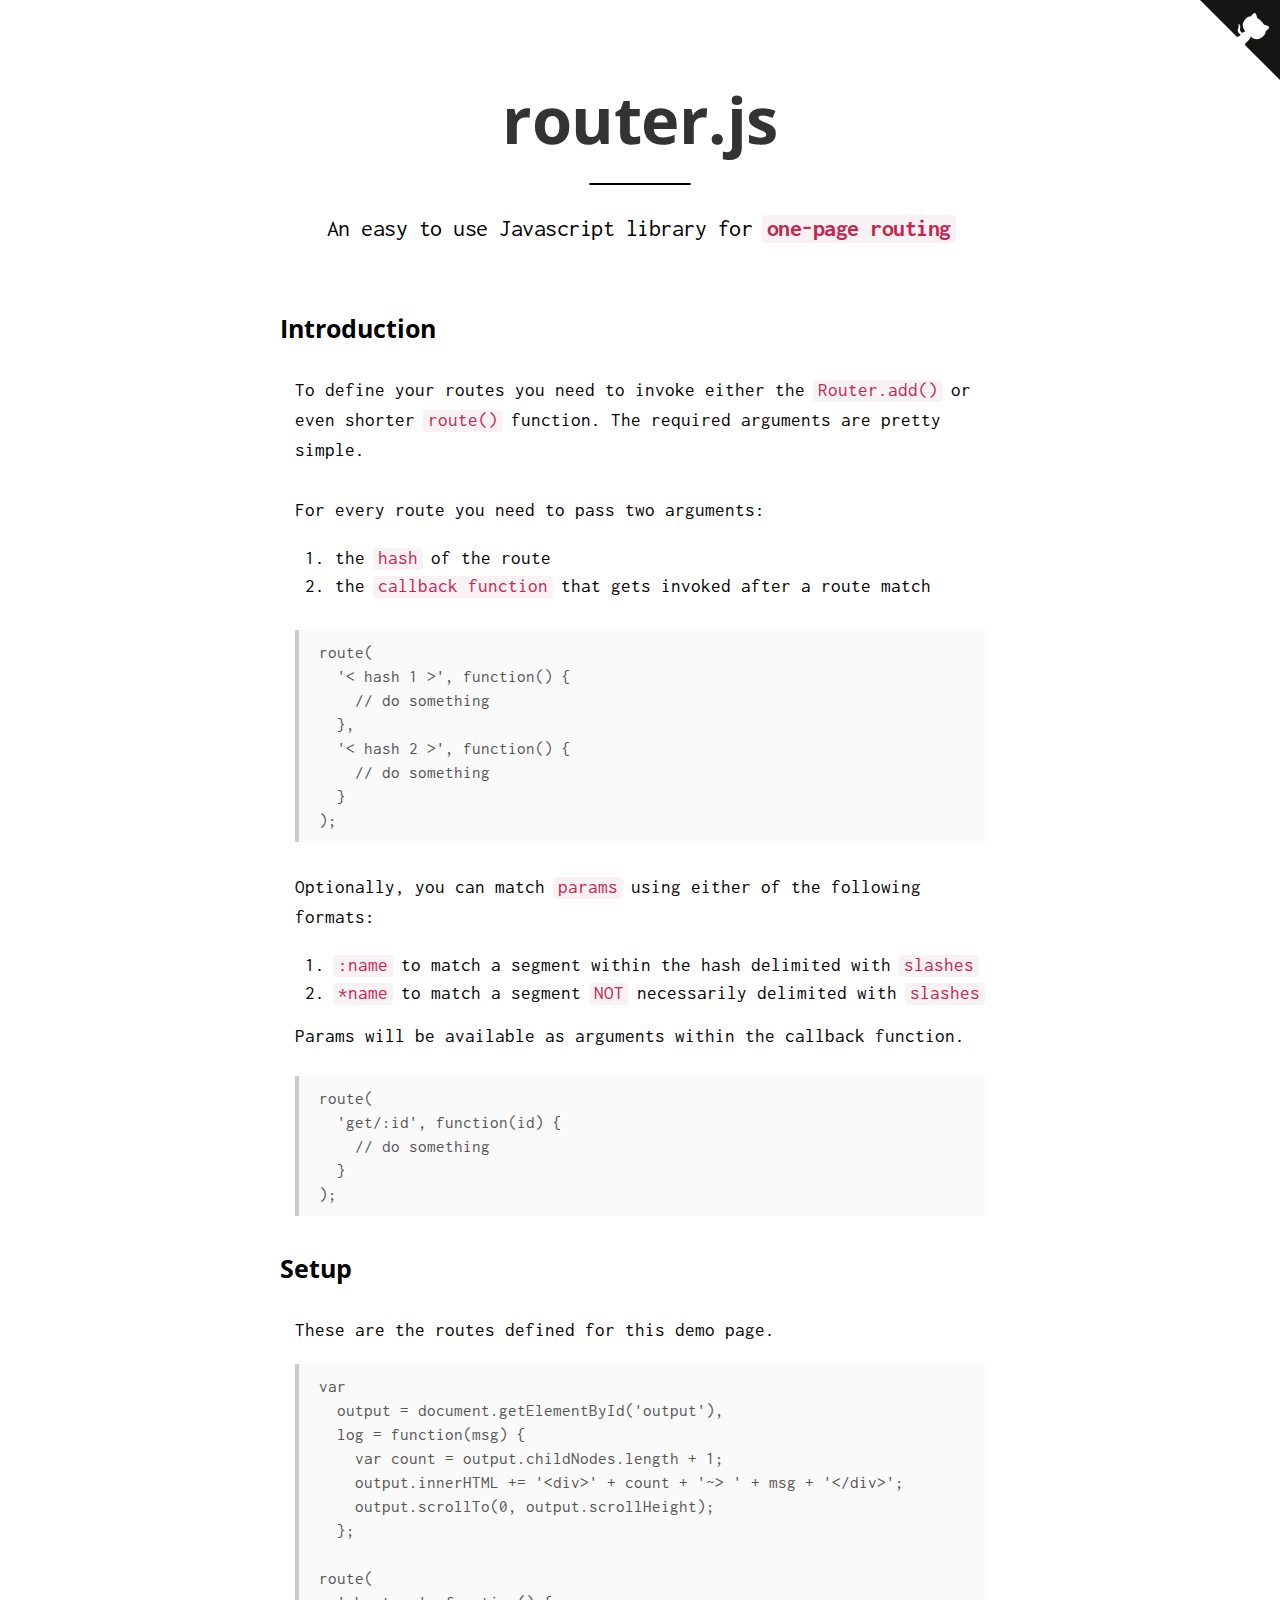
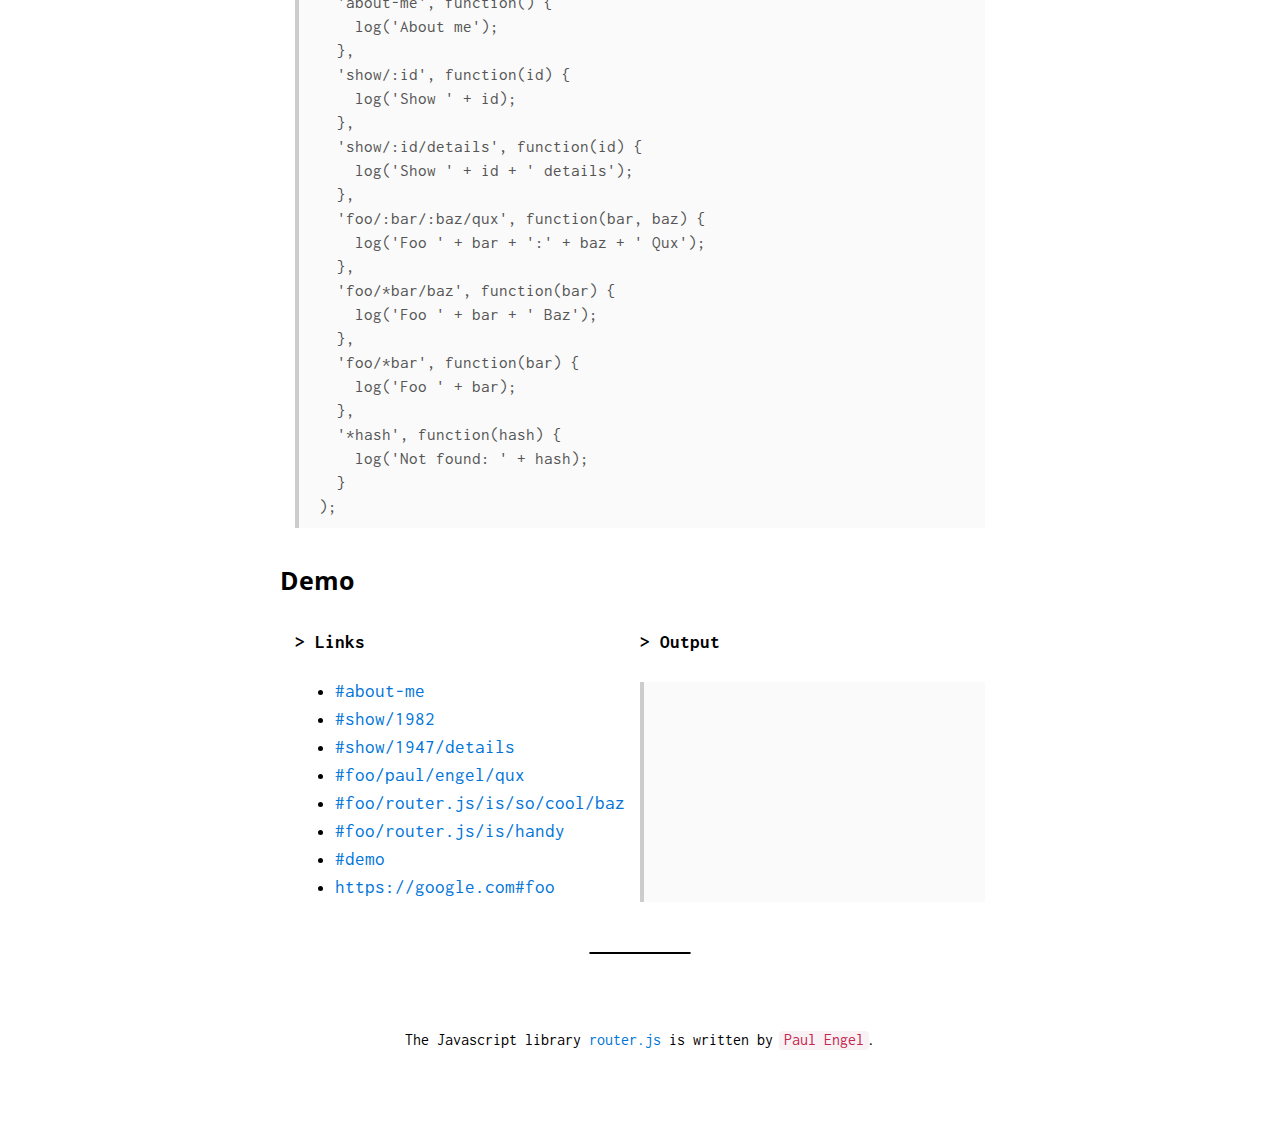
==== demo/index.html @ 693e71b4 "Initial commit" ====
<!DOCTYPE html>
<html>
  <head>
    <meta charset="utf-8">
    <title>router.js</title>
    <link rel="stylesheet" href="./demo.css">
    <script src="../src/router.js"></script>
  </head>
  <body>
    <a href="https://github.com/archan937/router.js" class="github-corner">
      <svg width="80" height="80" viewBox="0 0 250 250" style="fill:#151513; color:#fff; position: absolute; top: 0; border: 0; right: 0;">
        <path d="M0,0 L115,115 L130,115 L142,142 L250,250 L250,0 Z"></path>
        <path d="M128.3,109.0 C113.8,99.7 119.0,89.6 119.0,89.6 C122.0,82.7 120.5,78.6 120.5,78.6 C119.2,72.0 123.4,76.3 123.4,76.3 C127.3,80.9 125.5,87.3 125.5,87.3 C122.9,97.6 130.6,101.9 134.4,103.2" fill="currentColor" style="transform-origin: 130px 106px;" class="octo-arm"></path>
        <path d="M115.0,115.0 C114.9,115.1 118.7,116.5 119.8,115.4 L133.7,101.6 C136.9,99.2 139.9,98.4 142.2,98.6 C133.8,88.0 127.5,74.4 143.8,58.0 C148.5,53.4 154.0,51.2 159.7,51.0 C160.3,49.4 163.2,43.6 171.4,40.1 C171.4,40.1 176.1,42.5 178.8,56.2 C183.1,58.6 187.2,61.8 190.9,65.4 C194.5,69.0 197.7,73.2 200.1,77.6 C213.8,80.2 216.3,84.9 216.3,84.9 C212.7,93.1 206.9,96.0 205.4,96.6 C205.1,102.4 203.0,107.8 198.3,112.5 C181.9,128.9 168.3,122.5 157.7,114.1 C157.9,116.9 156.7,120.9 152.7,124.9 L141.0,136.5 C139.8,137.7 141.6,141.9 141.8,141.8 Z" fill="currentColor" class="octo-body"></path>
      </svg>
    </a>
    <div class="demo">
      <h1>
        router.js
      </h1>
      <hr>
      <h2>
        An easy to use Javascript library for <span>one-page routing</span>
      </h2>
      <h3>
        <a href="#introduction" name="introduction">Introduction</a>
      </h3>
      <p>
        To define your routes you need to invoke either the <span>Router.add()</span> or even shorter <span>route()</span> function.
        The required arguments are pretty simple.
      </p>
      <p>
        For every route you need to pass two arguments:
        <ol>
          <li>the <span>hash</span> of the route</li>
          <li>the <span>callback function</span> that gets invoked after a route match</li>
        </ol>
      </p>
      <pre>
route(
  '< hash 1 >', function() {
    // do something
  },
  '< hash 2 >', function() {
    // do something
  }
);</pre>
      <p>
        Optionally, you can match <span>params</span> using either of the following formats:
        <ol>
          <li><span>:name</span> to match a segment within the hash delimited with <span>slashes</span></li>
          <li><span>*name</span> to match a segment <span>NOT</span> necessarily delimited with <span>slashes</span></li>
        </ol>
        Params will be available as arguments within the callback function.
      </p>
      <pre>
route(
  'get/:id', function(id) {
    // do something
  }
);</pre>
      <h3>
        <a href="#setup" name="setup">Setup</a>
      </h3>
      <p>
        These are the routes defined for this demo page.
        <script>
          var code = `
var
  output = document.getElementById('output'),
  log = function(msg) {
    var count = output.childNodes.length + 1;
    output.innerHTML += '<div>' + count + '~> ' + msg + '</div>';
    output.scrollTo(0, output.scrollHeight);
  };

route(
  'about-me', function() {
    log('About me');
  },
  'show/:id', function(id) {
    log('Show ' + id);
  },
  'show/:id/details', function(id) {
    log('Show ' + id + ' details');
  },
  'foo/:bar/:baz/qux', function(bar, baz) {
    log('Foo ' + bar + ':' + baz + ' Qux');
  },
  'foo/*bar/baz', function(bar) {
    log('Foo ' + bar + ' Baz');
  },
  'foo/*bar', function(bar) {
    log('Foo ' + bar);
  },
  '*hash', function(hash) {
    log('Not found: ' + hash);
  }
);`;
          document.write('<pre>' + code.replace(/</g, '&lt;').replace(/>/g, '&gt;') + '</pre>');
        </script>
      </p>
      <h3>
        <a href="#demo" name="demo">Demo</a>
      </h3>
      <div style="width: 50%; float: left">
        <h4>
          > Links
        </h4>
        <ul>
          <li><a href="#about-me">#about-me</a></li>
          <li><a href="#show/1982">#show/1982</a></li>
          <li><a href="#show/1947/details">#show/1947/details</a></li>
          <li><a href="#foo/paul/engel/qux">#foo/paul/engel/qux</a></li>
          <li><a href="#foo/router.js/is/so/cool/baz">#foo/router.js/is/so/cool/baz</a></li>
          <li><a href="#foo/router.js/is/handy">#foo/router.js/is/handy</a></li>
          <li><a href="#demo">#demo</a></li>
          <li><a href="https://google.com#foo">https://google.com#foo</a></li>
        </ul>
      </div>
      <div style="width: 50%; float: left">
        <h4>
          > Output
        </h4>
        <code id="output" style="height: 200px; overflow-y: scroll"></code>
      </div>
      <br style="clear: both">
      <hr>
      <br>
      <p class="center">
        <small>
          The Javascript library <a href="https://github.com/archan937/router.js">router.js</a> is written by <span>Paul Engel</span>.
        </small>
      </p>
    </div>
    <script>
      var
        output = document.getElementById('output'),
        log = function(msg) {
          var count = output.childNodes.length + 1;
          output.innerHTML += '<div>' + count + '~> ' + msg + '</div>';
          output.scrollTo(0, output.scrollHeight);
        };

      route(
        'about-me', function() {
          log('About me');
        },
        'show/:id', function(id) {
          log('Show ' + id);
        },
        'show/:id/details', function(id) {
          log('Show ' + id + ' details');
        },
        'foo/:bar/:baz/qux', function(bar, baz) {
          log('Foo ' + bar + ':' + baz + ' Qux');
        },
        'foo/*bar/baz', function(bar) {
          log('Foo ' + bar + ' Baz');
        },
        'foo/*bar', function(bar) {
          log('Foo ' + bar);
        },
        '*hash', function(hash) {
          log('Not found: ' + hash);
        }
      );
    </script>
  </body>
</html>
---- demo/demo.css ----
@import url('https://fonts.googleapis.com/css?family=Inconsolata|Open+Sans:300,700');

* {
  outline-width: 0;
}

body {
  padding-bottom: 60px;
  font-family: 'Inconsolata', monospace;
  font-size: 19px;
}

.demo {
  width: 690px;
  margin: 0 auto;
}

.examples {
  margin-left: 19px;
  font-size: 17px;
}

.center {
  text-align: center;
}

h1 {
  margin-top: 75px;
  margin-bottom: 0;
  color: #333;
  font-family: 'Open Sans', sans-serif;
  font-size: 65px;
  text-align: center;
}

h2 {
  margin-top: 30px;
  margin-bottom: 70px;
  font-size: 24px;
  font-weight: normal;
  text-align: center;
}

h2 span {
  font-weight: bold;
}

h3 {
  margin: 35px 0 0 -15px;
  font-family: 'Open Sans', sans-serif;
  font-size: 25px;
}

h4 {
  margin-top: 35px;
  margin-bottom: 25px;
  font-size: 19px;
}

h1, h2 {
  letter-spacing: -0.5px;
}

hr {
  max-width: 100px;
  margin: 20px auto;
  border: 0;
  border: 1px solid black;
  border-radius: 3px;
}

p {
  margin-top: 30px;
  line-height: 30px;
}

form {
  margin-top: 30px;
  margin-bottom: -30px;
  font-size: 17px;
}

form code {
  margin: 16px 0 24px 14px;
  display: none;
}

form span {
  margin-left: -5px;
  display: none;
}

form.evaluated {
  margin-bottom: 0;
}

form.evaluated code,
form.evaluated span {
  display: block;
}

pre, code {
  padding: 10px 20px;
  display: block;
  color: #555;
  font-family: inherit;
  font-size: 17px;
  line-height: 24px;
  background: #FAFAFA;
  border-left: 4px solid #CCC;
}

input[type="text"] {
  margin: 16px 0 24px 14px;
}

code {
  margin: 30px 0;
}

input[type="text"] {
  padding: 10px 20px;
  width: calc(100% - 60px);
  color: #328FE0;
  display: block;
  font-size: 15px;
  font-family: inherit;
  line-height: 15px;
  background: #F2F8FD;
  border: 0;
  border-left: 4px solid #B2D5F3;
}

input[type="text"]:focus {
  color: #0074D9;
  border-color: #328FE0;
}

input[type="submit"], button {
  margin-top: 6px;
  margin-bottom: 30px;
  padding: 9px 14px;
  color: black;
  font-size: 15px;
  font-family: 'Inconsolata', monospace;;
  cursor: pointer;
  background: #FAFAFA;
  border: 1px solid #DDD;
  border-radius: 4px;
}

input[type="submit"]:hover, button:hover {
  border-color: #CACACA;
}

input[type="submit"]:active, button:active {
  background: #F4F4F4;
}

code.small {
  font-size: 14px;
  line-height: 20px;
}

code.limited {
  max-height: 445px;
  overflow-y: scroll;
}

.examples strong, span {
  margin: 0 -2px;
  width: calc(100% - 6px);
  padding: 0 5px 2px 5px;
  color: #C7254E;
  background: #F9F2F4;
  border-radius: 4px;
}

.examples strong {
  margin-left: -5px;
  margin-bottom: 29px;
  padding-left: 6px;
  display: block;
  font-weight: normal;
}

.examples strong.green {
  color: #39893B;
  background: #EFF7EB;
}

.examples strong.red {
  color: #C7254E;
  background: #F9F2F4;
}

a {
  color: inherit;
  text-decoration: none;
}

p a, ul a {
  color: #0074D9;
}

p a:hover {
  text-decoration: underline;
}

li {
  line-height: 28px;
}
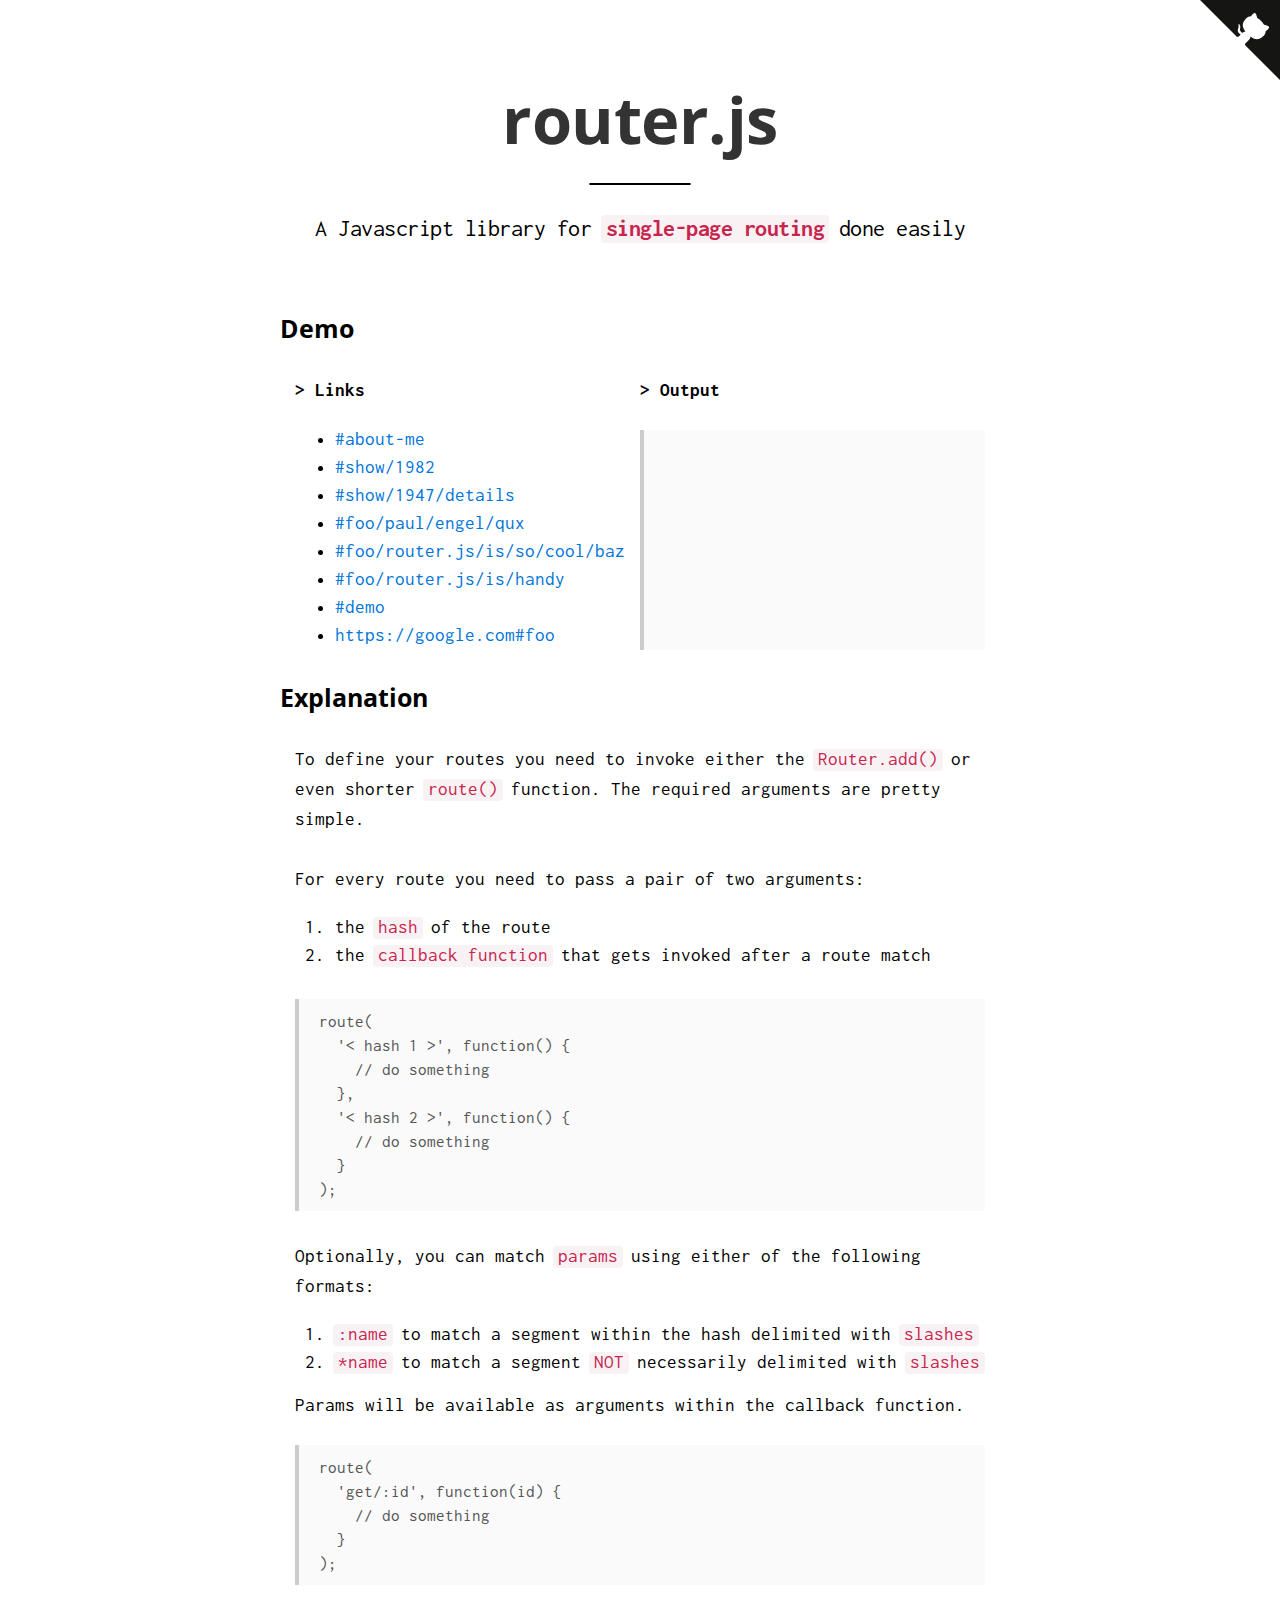
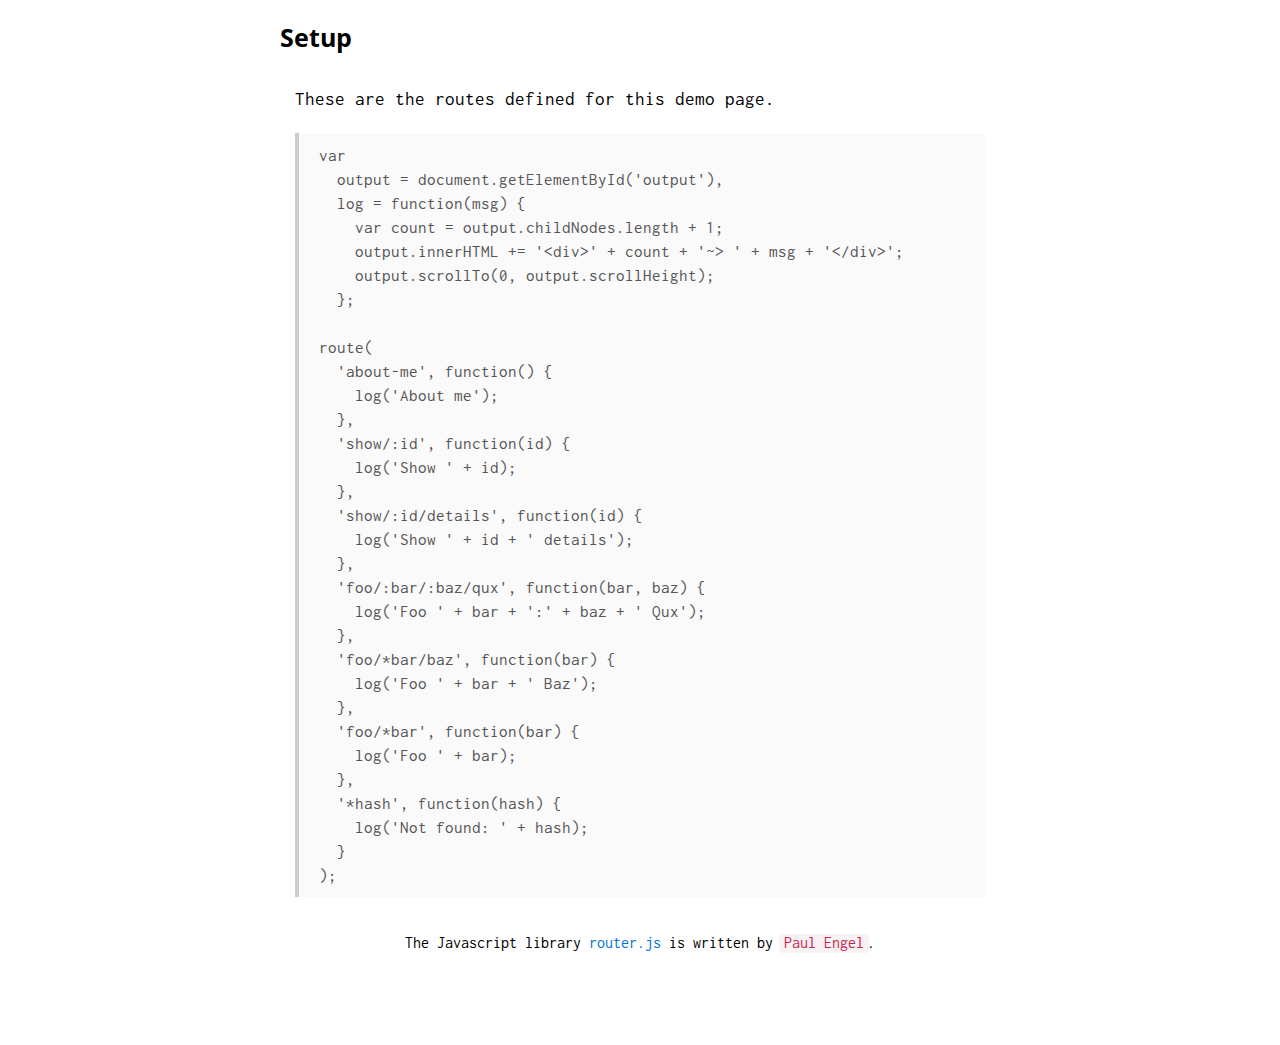
==== commit ce7ac915: "Tweak README.md and demo/index.html" ====
--- a/demo/index.html
+++ b/demo/index.html
@@ -20,17 +20,41 @@
       </h1>
       <hr>
       <h2>
-        An easy to use Javascript library for <span>one-page routing</span>
+        A Javascript library for <span>single-page routing</span> done easily
       </h2>
       <h3>
-        <a href="#introduction" name="introduction">Introduction</a>
+        <a href="#demo" name="demo">Demo</a>
+      </h3>
+      <div style="width: 50%; float: left">
+        <h4>
+          > Links
+        </h4>
+        <ul>
+          <li><a href="#about-me">#about-me</a></li>
+          <li><a href="#show/1982">#show/1982</a></li>
+          <li><a href="#show/1947/details">#show/1947/details</a></li>
+          <li><a href="#foo/paul/engel/qux">#foo/paul/engel/qux</a></li>
+          <li><a href="#foo/router.js/is/so/cool/baz">#foo/router.js/is/so/cool/baz</a></li>
+          <li><a href="#foo/router.js/is/handy">#foo/router.js/is/handy</a></li>
+          <li><a href="#demo">#demo</a></li>
+          <li><a href="https://google.com#foo">https://google.com#foo</a></li>
+        </ul>
+      </div>
+      <div style="width: 50%; float: left">
+        <h4>
+          > Output
+        </h4>
+        <code id="output" style="height: 200px; overflow-y: scroll"></code>
+      </div>
+      <h3 style="clear: both">
+        <a href="#explanation" name="explanation">Explanation</a>
       </h3>
       <p>
         To define your routes you need to invoke either the <span>Router.add()</span> or even shorter <span>route()</span> function.
         The required arguments are pretty simple.
       </p>
       <p>
-        For every route you need to pass two arguments:
+        For every route you need to pass a pair of two arguments:
         <ol>
           <li>the <span>hash</span> of the route</li>
           <li>the <span>callback function</span> that gets invoked after a route match</li>
@@ -98,73 +122,14 @@
   }
 );`;
           document.write('<pre>' + code.replace(/</g, '&lt;').replace(/>/g, '&gt;') + '</pre>');
+          eval(code);
         </script>
       </p>
-      <h3>
-        <a href="#demo" name="demo">Demo</a>
-      </h3>
-      <div style="width: 50%; float: left">
-        <h4>
-          > Links
-        </h4>
-        <ul>
-          <li><a href="#about-me">#about-me</a></li>
-          <li><a href="#show/1982">#show/1982</a></li>
-          <li><a href="#show/1947/details">#show/1947/details</a></li>
-          <li><a href="#foo/paul/engel/qux">#foo/paul/engel/qux</a></li>
-          <li><a href="#foo/router.js/is/so/cool/baz">#foo/router.js/is/so/cool/baz</a></li>
-          <li><a href="#foo/router.js/is/handy">#foo/router.js/is/handy</a></li>
-          <li><a href="#demo">#demo</a></li>
-          <li><a href="https://google.com#foo">https://google.com#foo</a></li>
-        </ul>
-      </div>
-      <div style="width: 50%; float: left">
-        <h4>
-          > Output
-        </h4>
-        <code id="output" style="height: 200px; overflow-y: scroll"></code>
-      </div>
-      <br style="clear: both">
-      <hr>
-      <br>
       <p class="center">
         <small>
           The Javascript library <a href="https://github.com/archan937/router.js">router.js</a> is written by <span>Paul Engel</span>.
         </small>
       </p>
     </div>
-    <script>
-      var
-        output = document.getElementById('output'),
-        log = function(msg) {
-          var count = output.childNodes.length + 1;
-          output.innerHTML += '<div>' + count + '~> ' + msg + '</div>';
-          output.scrollTo(0, output.scrollHeight);
-        };
-
-      route(
-        'about-me', function() {
-          log('About me');
-        },
-        'show/:id', function(id) {
-          log('Show ' + id);
-        },
-        'show/:id/details', function(id) {
-          log('Show ' + id + ' details');
-        },
-        'foo/:bar/:baz/qux', function(bar, baz) {
-          log('Foo ' + bar + ':' + baz + ' Qux');
-        },
-        'foo/*bar/baz', function(bar) {
-          log('Foo ' + bar + ' Baz');
-        },
-        'foo/*bar', function(bar) {
-          log('Foo ' + bar);
-        },
-        '*hash', function(hash) {
-          log('Not found: ' + hash);
-        }
-      );
-    </script>
   </body>
 </html>
